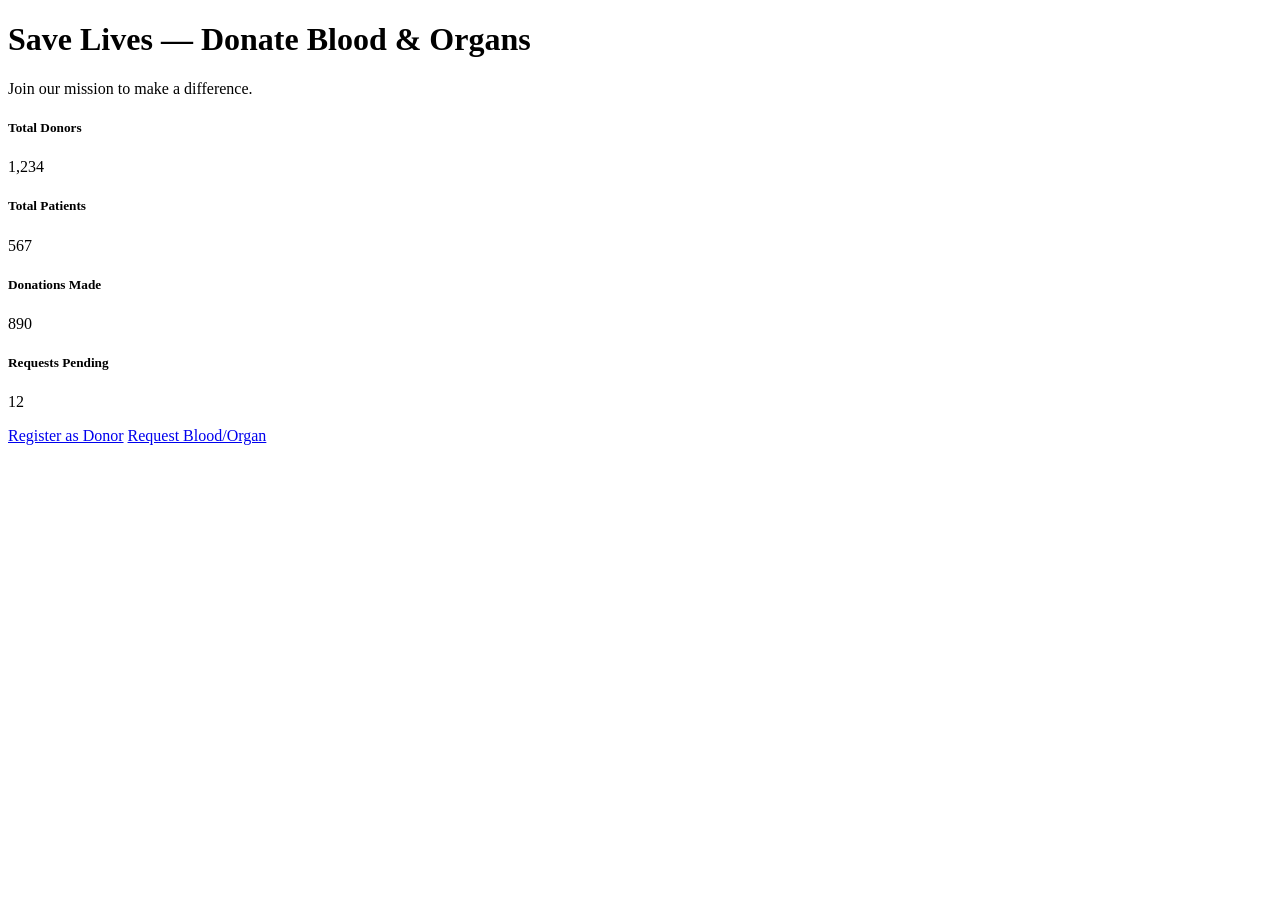
==== target/classes/templates/index.html @ 2f559002 "STEP 1: Project setup - SRN 823 Sharath" ====
<!--
 * SRN: PES2UG24CS823 - Sharath Gowda GR
 * Home/landing page
-->
<!DOCTYPE html>
<html lang="en" xmlns:th="http://www.thymeleaf.org" th:replace="layout/base :: content">
<head>
    <title>Home - Blood & Organ Donation Management System</title>
</head>
<body>
<div class="container py-5">
    <div class="text-center mb-5">
        <h1 class="display-4">Save Lives — Donate Blood & Organs</h1>
        <p class="lead">Join our mission to make a difference.</p>
    </div>
    <div class="row mb-4">
        <div class="col-md-3">
            <div class="card text-center">
                <div class="card-body">
                    <h5 class="card-title">Total Donors</h5>
                    <p class="card-text display-6">1,234</p>
                </div>
            </div>
        </div>
        <div class="col-md-3">
            <div class="card text-center">
                <div class="card-body">
                    <h5 class="card-title">Total Patients</h5>
                    <p class="card-text display-6">567</p>
                </div>
            </div>
        </div>
        <div class="col-md-3">
            <div class="card text-center">
                <div class="card-body">
                    <h5 class="card-title">Donations Made</h5>
                    <p class="card-text display-6">890</p>
                </div>
            </div>
        </div>
        <div class="col-md-3">
            <div class="card text-center">
                <div class="card-body">
                    <h5 class="card-title">Requests Pending</h5>
                    <p class="card-text display-6">12</p>
                </div>
            </div>
        </div>
    </div>
    <div class="text-center">
        <a href="/donor/register" class="btn btn-danger btn-lg mx-2">Register as Donor</a>
        <a href="/patient/register" class="btn btn-outline-danger btn-lg mx-2">Request Blood/Organ</a>
    </div>
</div>
</body>
</html>
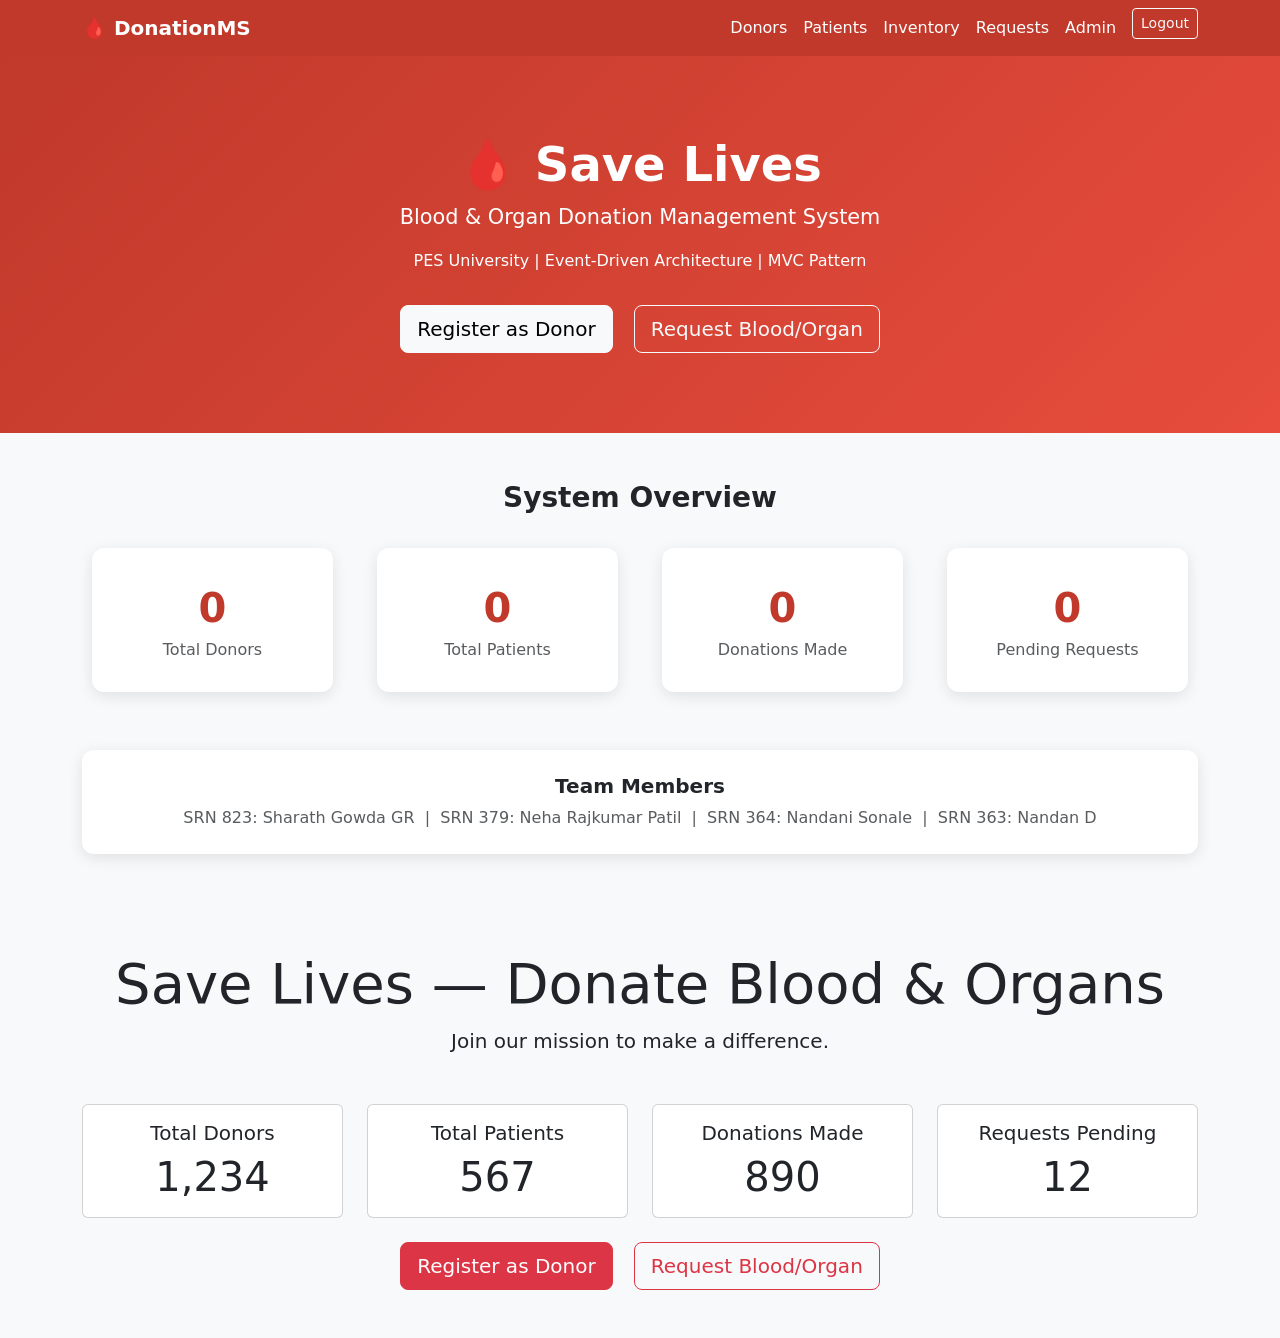
==== commit be0ae224: "STEP 2: User entity + Home page - SRN 823 Sharath" ====
--- a/target/classes/templates/index.html
+++ b/target/classes/templates/index.html
@@ -1,7 +1,108 @@
-<!--
- * SRN: PES2UG24CS823 - Sharath Gowda GR
- * Home/landing page
--->
+<!DOCTYPE html>
+<html xmlns:th="http://www.thymeleaf.org">
+<head>
+    <meta charset="UTF-8">
+    <title>Home - DonationMS</title>
+    <link href="https://cdn.jsdelivr.net/npm/bootstrap@5.3.0/dist/css/bootstrap.min.css" rel="stylesheet">
+    <style>
+        body { background: #f8f9fa; }
+        .hero {
+            background: linear-gradient(135deg, #c0392b, #e74c3c);
+            color: white;
+            padding: 80px 0;
+            text-align: center;
+        }
+        .stat-card {
+            border-radius: 12px;
+            padding: 30px;
+            text-align: center;
+            box-shadow: 0 4px 15px rgba(0,0,0,0.1);
+            background: white;
+            margin: 10px;
+        }
+        .stat-number {
+            font-size: 2.5rem;
+            font-weight: 800;
+            color: #c0392b;
+        }
+        .navbar { background: #c0392b !important; }
+        .navbar-brand, .nav-link { color: white !important; }
+    </style>
+</head>
+<body>
+    <!-- NAVBAR -->
+    <nav class="navbar navbar-expand-lg">
+        <div class="container">
+            <a class="navbar-brand fw-bold" href="/">🩸 DonationMS</a>
+            <div class="navbar-nav ms-auto">
+                <a class="nav-link" href="/donor/list">Donors</a>
+                <a class="nav-link" href="/patient/list">Patients</a>
+                <a class="nav-link" href="/inventory">Inventory</a>
+                <a class="nav-link" href="/request/list">Requests</a>
+                <a class="nav-link" href="/admin/dashboard">Admin</a>
+                <form th:action="@{/logout}" method="post" style="display:inline">
+                    <button type="submit" class="btn btn-outline-light btn-sm ms-2">Logout</button>
+                </form>
+            </div>
+        </div>
+    </nav>
+
+    <!-- HERO -->
+    <div class="hero">
+        <h1 style="font-size:3rem; font-weight:800;">🩸 Save Lives</h1>
+        <p style="font-size:1.3rem;">Blood & Organ Donation Management System</p>
+        <p>PES University | Event-Driven Architecture | MVC Pattern</p>
+        <a href="/donor/register" class="btn btn-light btn-lg me-3 mt-3">Register as Donor</a>
+        <a href="/patient/register" class="btn btn-outline-light btn-lg mt-3">Request Blood/Organ</a>
+    </div>
+
+    <!-- STATS -->
+    <div class="container my-5">
+        <h3 class="text-center mb-4 fw-bold">System Overview</h3>
+        <div class="row justify-content-center">
+            <div class="col-md-3">
+                <div class="stat-card">
+                    <div class="stat-number">0</div>
+                    <div class="text-muted">Total Donors</div>
+                </div>
+            </div>
+            <div class="col-md-3">
+                <div class="stat-card">
+                    <div class="stat-number">0</div>
+                    <div class="text-muted">Total Patients</div>
+                </div>
+            </div>
+            <div class="col-md-3">
+                <div class="stat-card">
+                    <div class="stat-number">0</div>
+                    <div class="text-muted">Donations Made</div>
+                </div>
+            </div>
+            <div class="col-md-3">
+                <div class="stat-card">
+                    <div class="stat-number">0</div>
+                    <div class="text-muted">Pending Requests</div>
+                </div>
+            </div>
+        </div>
+    </div>
+
+    <!-- TEAM -->
+    <div class="container mb-5">
+        <div class="text-center p-4" style="background:white; border-radius:12px; box-shadow:0 4px 15px rgba(0,0,0,0.1)">
+            <h5 class="fw-bold">Team Members</h5>
+            <p class="text-muted mb-0">
+                SRN 823: Sharath Gowda GR &nbsp;|&nbsp;
+                SRN 379: Neha Rajkumar Patil &nbsp;|&nbsp;
+                SRN 364: Nandani Sonale &nbsp;|&nbsp;
+                SRN 363: Nandan D
+            </p>
+        </div>
+    </div>
+
+    <script src="https://cdn.jsdelivr.net/npm/bootstrap@5.3.0/dist/js/bootstrap.bundle.min.js"></script>
+</body>
+</html>
 <!DOCTYPE html>
 <html lang="en" xmlns:th="http://www.thymeleaf.org" th:replace="layout/base :: content">
 <head>
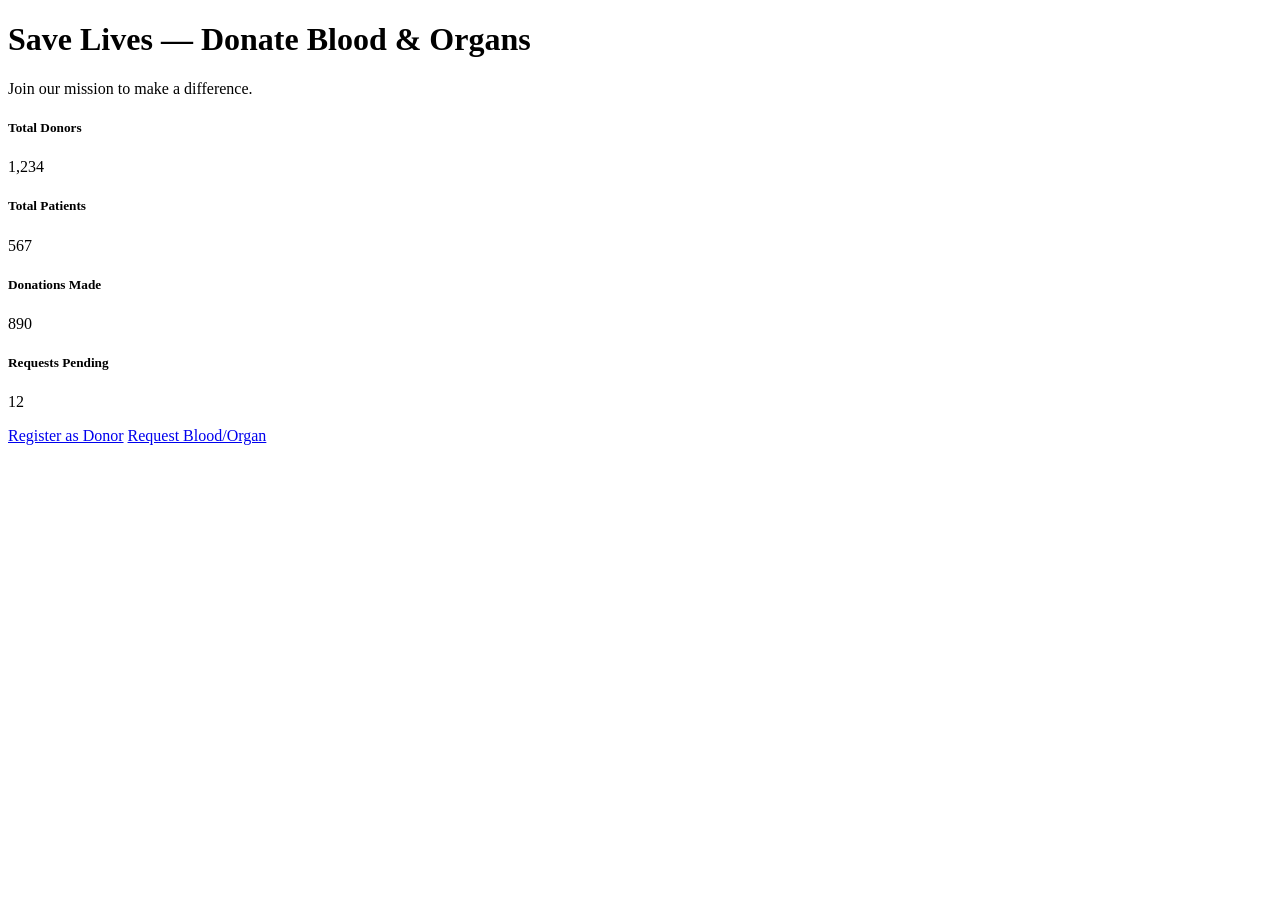
==== commit 1b2387d1: "Clean commit (removed secrets)" ====
--- a/target/classes/templates/index.html
+++ b/target/classes/templates/index.html
@@ -1,108 +1,7 @@
-<!DOCTYPE html>
-<html xmlns:th="http://www.thymeleaf.org">
-<head>
-    <meta charset="UTF-8">
-    <title>Home - DonationMS</title>
-    <link href="https://cdn.jsdelivr.net/npm/bootstrap@5.3.0/dist/css/bootstrap.min.css" rel="stylesheet">
-    <style>
-        body { background: #f8f9fa; }
-        .hero {
-            background: linear-gradient(135deg, #c0392b, #e74c3c);
-            color: white;
-            padding: 80px 0;
-            text-align: center;
-        }
-        .stat-card {
-            border-radius: 12px;
-            padding: 30px;
-            text-align: center;
-            box-shadow: 0 4px 15px rgba(0,0,0,0.1);
-            background: white;
-            margin: 10px;
-        }
-        .stat-number {
-            font-size: 2.5rem;
-            font-weight: 800;
-            color: #c0392b;
-        }
-        .navbar { background: #c0392b !important; }
-        .navbar-brand, .nav-link { color: white !important; }
-    </style>
-</head>
-<body>
-    <!-- NAVBAR -->
-    <nav class="navbar navbar-expand-lg">
-        <div class="container">
-            <a class="navbar-brand fw-bold" href="/">🩸 DonationMS</a>
-            <div class="navbar-nav ms-auto">
-                <a class="nav-link" href="/donor/list">Donors</a>
-                <a class="nav-link" href="/patient/list">Patients</a>
-                <a class="nav-link" href="/inventory">Inventory</a>
-                <a class="nav-link" href="/request/list">Requests</a>
-                <a class="nav-link" href="/admin/dashboard">Admin</a>
-                <form th:action="@{/logout}" method="post" style="display:inline">
-                    <button type="submit" class="btn btn-outline-light btn-sm ms-2">Logout</button>
-                </form>
-            </div>
-        </div>
-    </nav>
-
-    <!-- HERO -->
-    <div class="hero">
-        <h1 style="font-size:3rem; font-weight:800;">🩸 Save Lives</h1>
-        <p style="font-size:1.3rem;">Blood & Organ Donation Management System</p>
-        <p>PES University | Event-Driven Architecture | MVC Pattern</p>
-        <a href="/donor/register" class="btn btn-light btn-lg me-3 mt-3">Register as Donor</a>
-        <a href="/patient/register" class="btn btn-outline-light btn-lg mt-3">Request Blood/Organ</a>
-    </div>
-
-    <!-- STATS -->
-    <div class="container my-5">
-        <h3 class="text-center mb-4 fw-bold">System Overview</h3>
-        <div class="row justify-content-center">
-            <div class="col-md-3">
-                <div class="stat-card">
-                    <div class="stat-number">0</div>
-                    <div class="text-muted">Total Donors</div>
-                </div>
-            </div>
-            <div class="col-md-3">
-                <div class="stat-card">
-                    <div class="stat-number">0</div>
-                    <div class="text-muted">Total Patients</div>
-                </div>
-            </div>
-            <div class="col-md-3">
-                <div class="stat-card">
-                    <div class="stat-number">0</div>
-                    <div class="text-muted">Donations Made</div>
-                </div>
-            </div>
-            <div class="col-md-3">
-                <div class="stat-card">
-                    <div class="stat-number">0</div>
-                    <div class="text-muted">Pending Requests</div>
-                </div>
-            </div>
-        </div>
-    </div>
-
-    <!-- TEAM -->
-    <div class="container mb-5">
-        <div class="text-center p-4" style="background:white; border-radius:12px; box-shadow:0 4px 15px rgba(0,0,0,0.1)">
-            <h5 class="fw-bold">Team Members</h5>
-            <p class="text-muted mb-0">
-                SRN 823: Sharath Gowda GR &nbsp;|&nbsp;
-                SRN 379: Neha Rajkumar Patil &nbsp;|&nbsp;
-                SRN 364: Nandani Sonale &nbsp;|&nbsp;
-                SRN 363: Nandan D
-            </p>
-        </div>
-    </div>
-
-    <script src="https://cdn.jsdelivr.net/npm/bootstrap@5.3.0/dist/js/bootstrap.bundle.min.js"></script>
-</body>
-</html>
+<!--
+ * SRN: PES2UG24CS823 - Sharath Gowda GR
+ * Home/landing page
+-->
 <!DOCTYPE html>
 <html lang="en" xmlns:th="http://www.thymeleaf.org" th:replace="layout/base :: content">
 <head>
